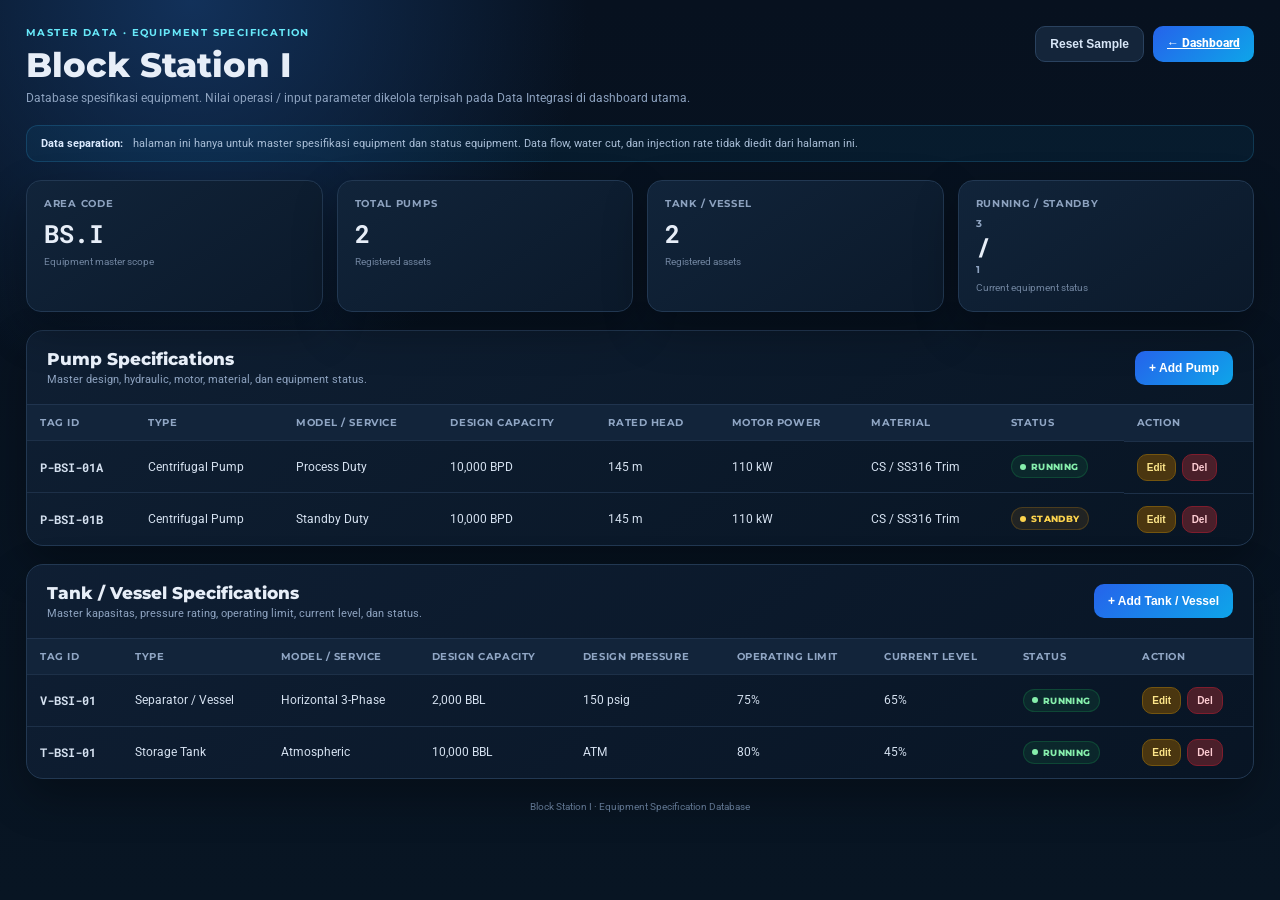
==== detail_bs_i.html @ 6857f107 "Add files via upload" ====
<!DOCTYPE html>
<html lang="id">
<head>
  <meta charset="UTF-8"><meta name="viewport" content="width=device-width, initial-scale=1.0">
  <title>Block Station I - Equipment Database</title>
  <link href="https://fonts.googleapis.com/css2?family=Montserrat:wght@600;700;800&family=Roboto+Mono:wght@500;700&family=Roboto:wght@400;500;700&display=swap" rel="stylesheet">
  <link rel="stylesheet" href="equipment.css">
</head>
<body>
  <main class="page-shell">
    <header class="topbar">
      <div><div class="eyebrow">MASTER DATA · EQUIPMENT SPECIFICATION</div><h1 id="pageTitle">Block Station I</h1><p class="subtext">Database spesifikasi equipment. Nilai operasi / input parameter dikelola terpisah pada Data Integrasi di dashboard utama.</p></div>
      <div class="top-actions"><button class="btn btn-secondary" onclick="resetDb()">Reset Sample</button><a class="btn btn-primary" href="index.html">← Dashboard</a></div>
    </header>
    <div class="info-strip"><strong>Data separation:</strong> halaman ini hanya untuk master spesifikasi equipment dan status equipment. Data flow, water cut, dan injection rate tidak diedit dari halaman ini.</div>
    <section class="summary-grid">
      <article class="summary-card"><span>Area Code</span><strong id="areaCode">BS.I</strong><small>Equipment master scope</small></article>
      <article class="summary-card"><span>Total Pumps</span><strong id="pumpCount">0</strong><small>Registered assets</small></article>
      <article class="summary-card"><span>Tank / Vessel</span><strong id="vesselCount">0</strong><small>Registered assets</small></article>
      <article class="summary-card"><span>Running / Standby</span><strong><span id="runningCount">0</span> / <span id="standbyCount">0</span></strong><small>Current equipment status</small></article>
    </section>
    <section class="section-card"><div class="section-head"><div><h2>Pump Specifications</h2><p>Master design, hydraulic, motor, material, dan equipment status.</p></div><button class="btn btn-primary" onclick="openModal('pumps')">+ Add Pump</button></div><div class="table-wrap"><table class="data-table"><thead><tr><th>Tag ID</th><th>Type</th><th>Model / Service</th><th>Design Capacity</th><th>Rated Head</th><th>Motor Power</th><th>Material</th><th>Status</th><th>Action</th></tr></thead><tbody id="pumpBody"></tbody></table></div></section>
    <section class="section-card"><div class="section-head"><div><h2>Tank / Vessel Specifications</h2><p>Master kapasitas, pressure rating, operating limit, current level, dan status.</p></div><button class="btn btn-primary" onclick="openModal('vessels')">+ Add Tank / Vessel</button></div><div class="table-wrap"><table class="data-table"><thead><tr><th>Tag ID</th><th>Type</th><th>Model / Service</th><th>Design Capacity</th><th>Design Pressure</th><th>Operating Limit</th><th>Current Level</th><th>Status</th><th>Action</th></tr></thead><tbody id="vesselBody"></tbody></table></div></section>
    <div class="footer">Block Station I · Equipment Specification Database</div>
  </main>
  <div id="crudModal" class="modal"><div class="modal-card"><div class="modal-head"><h3 id="modalTitle">Add Equipment</h3></div><div class="modal-body"><div class="form-grid">
    <div class="form-group"><label>Tag ID</label><input id="f-tag" placeholder="P-101A / V-201"></div><div class="form-group"><label>Status</label><select id="f-status"><option>RUNNING</option><option>STANDBY</option><option>REPAIR</option></select></div>
    <div class="form-group"><label>Type</label><input id="f-type" placeholder="Centrifugal / Separator"></div><div class="form-group"><label>Model / Service</label><input id="f-model" placeholder="Service / model"></div>
    <div class="form-group"><label>Design Capacity</label><input id="f-design" placeholder="10,000 BPD / 2,000 BBL"></div><div class="form-group"><label id="fieldHeadLabel">Rated Head</label><input id="f-head" placeholder="145 m / 150 psig"></div>
    <div class="form-group"><label id="fieldPowerLabel">Motor Power</label><input id="f-power" placeholder="110 kW / 75%"></div><div class="form-group"><label id="fieldMaterialLabel">Material</label><input id="f-material" placeholder="CS / SS316 / 65%"></div>
  </div><div class="modal-actions"><button class="btn btn-secondary" onclick="closeModal()">Cancel</button><button class="btn btn-primary" onclick="submitForm()">Save Data</button></div></div></div></div>
  <script>window.EQUIPMENT_PAGE={code:'BS.I',name:'Block Station I',prefix:'BSI'};</script><script src="equipment.js"></script>
</body></html>
---- equipment.css ----
:root{--bg:#07111f;--panel:#0d1b2d;--panel2:#102238;--line:#223852;--text:#e7eef8;--muted:#8da2bf;--cyan:#22d3ee;--blue:#3b82f6;--green:#22c55e;--amber:#f59e0b;--red:#fb7185;--shadow:0 18px 44px rgba(0,0,0,.3)}*{box-sizing:border-box}body{margin:0;background:radial-gradient(circle at 15% 0,#12315a 0,transparent 28%),linear-gradient(180deg,#07111f,#081523);color:var(--text);font-family:Roboto,Arial,sans-serif;min-height:100vh}.page-shell{max-width:1420px;margin:0 auto;padding:26px}.topbar{display:flex;justify-content:space-between;align-items:flex-start;gap:20px;margin-bottom:20px}.eyebrow{font:700 10px Montserrat;letter-spacing:1.4px;color:#67e8f9;text-transform:uppercase}.topbar h1{font:800 clamp(24px,3vw,34px) Montserrat;margin:5px 0 5px}.subtext{margin:0;color:var(--muted);font-size:12px}.top-actions{display:flex;gap:9px}.btn{border:0;border-radius:10px;padding:10px 14px;font-weight:800;font-size:12px;cursor:pointer;transition:.2s}.btn:hover{transform:translateY(-1px)}.btn-primary{background:linear-gradient(135deg,#2563eb,#0ea5e9);color:#fff}.btn-secondary{background:#14253a;border:1px solid #2a425f;color:#d8e6f7}.btn-danger{background:#4a1f2a;color:#fecdd3;border:1px solid #7f1d2d}.btn-warning{background:#4a3610;color:#fde68a;border:1px solid #74550f}.summary-grid{display:grid;grid-template-columns:repeat(4,1fr);gap:14px;margin-bottom:18px}.summary-card{padding:16px 17px;border-radius:15px;background:linear-gradient(145deg,#11243a,#0b192a);border:1px solid var(--line);box-shadow:var(--shadow)}.summary-card span{display:block;color:var(--muted);font:700 10px Montserrat;text-transform:uppercase;letter-spacing:.7px}.summary-card strong{display:block;font:800 25px 'Roboto Mono';margin-top:7px}.summary-card small{color:#6f839e;font-size:10px}.section-card{background:linear-gradient(145deg,rgba(15,31,51,.98),rgba(8,21,36,.98));border:1px solid var(--line);border-radius:17px;box-shadow:var(--shadow);margin-bottom:18px;overflow:hidden}.section-head{display:flex;justify-content:space-between;align-items:center;gap:14px;padding:18px 20px;border-bottom:1px solid #20344e}.section-head h2{font:800 17px Montserrat;margin:0}.section-head p{color:var(--muted);font-size:11px;margin:4px 0 0}.table-wrap{overflow:auto}.data-table{width:100%;border-collapse:collapse;min-width:1050px}.data-table th{padding:11px 13px;background:#12243a;color:#90a6c4;text-align:left;font:700 10px Montserrat;text-transform:uppercase;letter-spacing:.55px}.data-table td{padding:12px 13px;border-top:1px solid #1d3048;font-size:12px;color:#d5e1f0}.data-table tbody tr:hover td{background:rgba(59,130,246,.04)}.tag{font:800 12px 'Roboto Mono';color:#7dd3fc}.badge{display:inline-flex;align-items:center;gap:5px;padding:5px 8px;border-radius:999px;font:800 9px Montserrat;letter-spacing:.4px}.badge:before{content:"";width:6px;height:6px;border-radius:50%;background:currentColor}.badge-run{color:#86efac;background:rgba(34,197,94,.1);border:1px solid rgba(34,197,94,.2)}.badge-standby{color:#fcd34d;background:rgba(245,158,11,.1);border:1px solid rgba(245,158,11,.2)}.badge-repair{color:#fda4af;background:rgba(244,63,94,.1);border:1px solid rgba(244,63,94,.2)}.actions{display:flex;gap:6px}.actions .btn{padding:7px 9px;font-size:10px}.info-strip{display:flex;align-items:center;gap:10px;padding:11px 14px;margin-bottom:18px;border-radius:12px;background:rgba(14,165,233,.07);border:1px solid rgba(56,189,248,.18);font-size:11px;color:#a8bdd6}.info-strip strong{color:#dbeafe}.modal{display:none;position:fixed;inset:0;z-index:200;background:rgba(2,8,18,.78);backdrop-filter:blur(6px);align-items:center;justify-content:center;padding:20px}.modal.open{display:flex}.modal-card{width:min(620px,100%);max-height:90vh;overflow:auto;border-radius:18px;background:#0d1d30;border:1px solid #2c4564;box-shadow:0 28px 70px rgba(0,0,0,.5)}.modal-head{padding:18px 20px;border-bottom:1px solid #213750}.modal-head h3{font:800 18px Montserrat;margin:0}.modal-body{padding:18px 20px}.form-grid{display:grid;grid-template-columns:1fr 1fr;gap:13px}.form-group label{display:block;margin:0 0 5px;color:#8fa5c1;font-size:10px;font-weight:800;text-transform:uppercase;letter-spacing:.4px}.form-group input,.form-group select{width:100%;border:1px solid #2a4566;background:#081523;color:#edf5ff;border-radius:9px;padding:10px 11px;outline:none}.form-group input:focus,.form-group select:focus{border-color:#38bdf8;box-shadow:0 0 0 3px rgba(56,189,248,.1)}.modal-actions{display:flex;justify-content:flex-end;gap:8px;padding-top:16px}.empty{padding:22px;color:#758aa6;text-align:center}.footer{padding:4px 0 24px;text-align:center;color:#5f748f;font-size:10px}@media(max-width:900px){.summary-grid{grid-template-columns:repeat(2,1fr)}.topbar{flex-direction:column}.top-actions{width:100%}.top-actions .btn{flex:1}}@media(max-width:620px){.page-shell{padding:14px}.summary-grid{grid-template-columns:1fr 1fr}.form-grid{grid-template-columns:1fr}.section-head{align-items:flex-start;flex-direction:column}.section-head .btn{width:100%}}
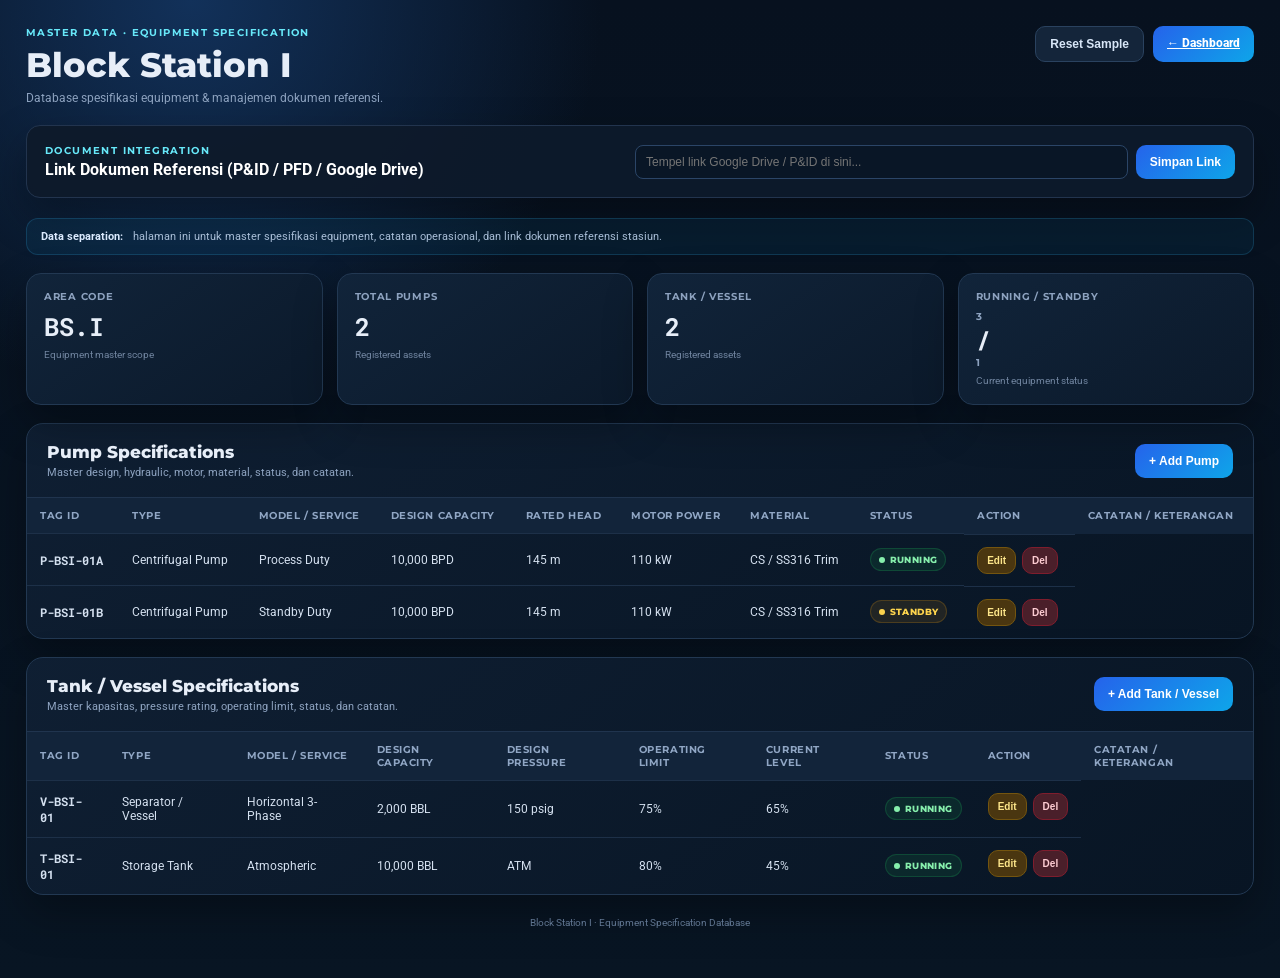
==== commit c0c11079: "Add files via upload" ====
--- a/detail_bs_i.html
+++ b/detail_bs_i.html
@@ -9,25 +9,139 @@
 <body>
   <main class="page-shell">
     <header class="topbar">
-      <div><div class="eyebrow">MASTER DATA · EQUIPMENT SPECIFICATION</div><h1 id="pageTitle">Block Station I</h1><p class="subtext">Database spesifikasi equipment. Nilai operasi / input parameter dikelola terpisah pada Data Integrasi di dashboard utama.</p></div>
+      <div><div class="eyebrow">MASTER DATA · EQUIPMENT SPECIFICATION</div><h1 id="pageTitle">Block Station I</h1><p class="subtext">Database spesifikasi equipment & manajemen dokumen referensi.</p></div>
       <div class="top-actions"><button class="btn btn-secondary" onclick="resetDb()">Reset Sample</button><a class="btn btn-primary" href="index.html">← Dashboard</a></div>
     </header>
-    <div class="info-strip"><strong>Data separation:</strong> halaman ini hanya untuk master spesifikasi equipment dan status equipment. Data flow, water cut, dan injection rate tidak diedit dari halaman ini.</div>
+
+    <!-- PANEL DOKUMEN REFERENSI (GOOGLE DRIVE / P&ID) -->
+    <section class="section-card" style="margin-bottom: 20px; background: rgba(13, 26, 43, 0.95); border: 1px solid #22344e; padding: 18px; border-radius: 14px;">
+      <div style="display:flex; justify-content:space-between; align-items:center; flex-wrap:wrap; gap:12px;">
+        <div>
+          <div class="eyebrow" style="color: #67e8f9;">DOCUMENT INTEGRATION</div>
+          <h3 style="margin: 3px 0 0; font-size: 16px; color: #fff;">Link Dokumen Referensi (P&ID / PFD / Google Drive)</h3>
+        </div>
+        <div style="display:flex; gap:8px; flex:1; max-width:600px; min-width:280px;">
+          <input type="url" id="docLinkInput" class="value-input" placeholder="Tempel link Google Drive / P&ID di sini..." style="flex:1; background:#091626; border:1px solid #2b4567; color:#eaf2ff; padding:8px 10px; border-radius:8px; font-size:12px;">
+          <button class="btn btn-primary" onclick="saveStationDoc()" style="white-space:nowrap;">Simpan Link</button>
+          <a id="openDocBtn" href="#" target="_blank" class="btn btn-success" style="display:none; text-decoration:none; white-space:nowrap;">Buka Dokumen</a>
+        </div>
+      </div>
+    </section>
+
+    <div class="info-strip"><strong>Data separation:</strong> halaman ini untuk master spesifikasi equipment, catatan operasional, dan link dokumen referensi stasiun.</div>
+    
     <section class="summary-grid">
       <article class="summary-card"><span>Area Code</span><strong id="areaCode">BS.I</strong><small>Equipment master scope</small></article>
       <article class="summary-card"><span>Total Pumps</span><strong id="pumpCount">0</strong><small>Registered assets</small></article>
       <article class="summary-card"><span>Tank / Vessel</span><strong id="vesselCount">0</strong><small>Registered assets</small></article>
       <article class="summary-card"><span>Running / Standby</span><strong><span id="runningCount">0</span> / <span id="standbyCount">0</span></strong><small>Current equipment status</small></article>
     </section>
-    <section class="section-card"><div class="section-head"><div><h2>Pump Specifications</h2><p>Master design, hydraulic, motor, material, dan equipment status.</p></div><button class="btn btn-primary" onclick="openModal('pumps')">+ Add Pump</button></div><div class="table-wrap"><table class="data-table"><thead><tr><th>Tag ID</th><th>Type</th><th>Model / Service</th><th>Design Capacity</th><th>Rated Head</th><th>Motor Power</th><th>Material</th><th>Status</th><th>Action</th></tr></thead><tbody id="pumpBody"></tbody></table></div></section>
-    <section class="section-card"><div class="section-head"><div><h2>Tank / Vessel Specifications</h2><p>Master kapasitas, pressure rating, operating limit, current level, dan status.</p></div><button class="btn btn-primary" onclick="openModal('vessels')">+ Add Tank / Vessel</button></div><div class="table-wrap"><table class="data-table"><thead><tr><th>Tag ID</th><th>Type</th><th>Model / Service</th><th>Design Capacity</th><th>Design Pressure</th><th>Operating Limit</th><th>Current Level</th><th>Status</th><th>Action</th></tr></thead><tbody id="vesselBody"></tbody></table></div></section>
+
+    <!-- PUMP SPECIFICATIONS -->
+    <section class="section-card">
+      <div class="section-head">
+        <div><h2>Pump Specifications</h2><p>Master design, hydraulic, motor, material, status, dan catatan.</p></div>
+        <button class="btn btn-primary" onclick="openModal('pumps')">+ Add Pump</button>
+      </div>
+      <div class="table-wrap">
+        <table class="data-table">
+          <thead>
+            <tr>
+              <th>Tag ID</th>
+              <th>Type</th>
+              <th>Model / Service</th>
+              <th>Design Capacity</th>
+              <th>Rated Head</th>
+              <th>Motor Power</th>
+              <th>Material</th>
+              <th>Status</th>
+              <th>Action</th>
+              <th>Catatan / Keterangan</th>
+            </tr>
+          </thead>
+          <tbody id="pumpBody"></tbody>
+        </table>
+      </div>
+    </section>
+
+    <!-- TANK / VESSEL SPECIFICATIONS -->
+    <section class="section-card">
+      <div class="section-head">
+        <div><h2>Tank / Vessel Specifications</h2><p>Master kapasitas, pressure rating, operating limit, status, dan catatan.</p></div>
+        <button class="btn btn-primary" onclick="openModal('vessels')">+ Add Tank / Vessel</button>
+      </div>
+      <div class="table-wrap">
+        <table class="data-table">
+          <thead>
+            <tr>
+              <th>Tag ID</th>
+              <th>Type</th>
+              <th>Model / Service</th>
+              <th>Design Capacity</th>
+              <th>Design Pressure</th>
+              <th>Operating Limit</th>
+              <th>Current Level</th>
+              <th>Status</th>
+              <th>Action</th>
+              <th>Catatan / Keterangan</th>
+            </tr>
+          </thead>
+          <tbody id="vesselBody"></tbody>
+        </table>
+      </div>
+    </section>
+
     <div class="footer">Block Station I · Equipment Specification Database</div>
   </main>
-  <div id="crudModal" class="modal"><div class="modal-card"><div class="modal-head"><h3 id="modalTitle">Add Equipment</h3></div><div class="modal-body"><div class="form-grid">
-    <div class="form-group"><label>Tag ID</label><input id="f-tag" placeholder="P-101A / V-201"></div><div class="form-group"><label>Status</label><select id="f-status"><option>RUNNING</option><option>STANDBY</option><option>REPAIR</option></select></div>
-    <div class="form-group"><label>Type</label><input id="f-type" placeholder="Centrifugal / Separator"></div><div class="form-group"><label>Model / Service</label><input id="f-model" placeholder="Service / model"></div>
-    <div class="form-group"><label>Design Capacity</label><input id="f-design" placeholder="10,000 BPD / 2,000 BBL"></div><div class="form-group"><label id="fieldHeadLabel">Rated Head</label><input id="f-head" placeholder="145 m / 150 psig"></div>
-    <div class="form-group"><label id="fieldPowerLabel">Motor Power</label><input id="f-power" placeholder="110 kW / 75%"></div><div class="form-group"><label id="fieldMaterialLabel">Material</label><input id="f-material" placeholder="CS / SS316 / 65%"></div>
-  </div><div class="modal-actions"><button class="btn btn-secondary" onclick="closeModal()">Cancel</button><button class="btn btn-primary" onclick="submitForm()">Save Data</button></div></div></div></div>
-  <script>window.EQUIPMENT_PAGE={code:'BS.I',name:'Block Station I',prefix:'BSI'};</script><script src="equipment.js"></script>
-</body></html>+
+  <div id="crudModal" class="modal">
+    <div class="modal-card">
+      <div class="modal-head"><h3 id="modalTitle">Add Equipment</h3></div>
+      <div class="modal-body">
+        <div class="form-grid">
+          <div class="form-group"><label>Tag ID</label><input id="f-tag" placeholder="P-101A / V-201"></div>
+          <div class="form-group"><label>Status</label><select id="f-status"><option>RUNNING</option><option>STANDBY</option><option>REPAIR</option></select></div>
+          <div class="form-group"><label>Type</label><input id="f-type" placeholder="Centrifugal / Separator"></div>
+          <div class="form-group"><label>Model / Service</label><input id="f-model" placeholder="Service / model"></div>
+          <div class="form-group"><label>Design Capacity</label><input id="f-design" placeholder="10,000 BPD / 2,000 BBL"></div>
+          <div class="form-group"><label id="fieldHeadLabel">Rated Head</label><input id="f-head" placeholder="145 m / 150 psig"></div>
+          <div class="form-group"><label id="fieldPowerLabel">Motor Power</label><input id="f-power" placeholder="110 kW / 75%"></div>
+          <div class="form-group"><label id="fieldMaterialLabel">Material</label><input id="f-material" placeholder="CS / SS316 / 65%"></div>
+          <div class="form-group" style="grid-column: span 2;"><label>Catatan / Keterangan</label><input id="f-note" placeholder="Catatan khusus equipment..."></div>
+        </div>
+        <div class="modal-actions"><button class="btn btn-secondary" onclick="closeModal()">Cancel</button><button class="btn btn-primary" onclick="submitForm()">Save Data</button></div>
+      </div>
+    </div>
+  </div>
+
+  <script>
+    window.EQUIPMENT_PAGE={code:'BS.I',name:'Block Station I',prefix:'BSI'};
+    
+    // Script khusus penyimpanan link dokumen & sinkronisasi catatan
+    const docKey = 'tanjung_doc_bs_i';
+    function loadStationDoc() {
+      const saved = localStorage.getItem(docKey);
+      if(saved) {
+        document.getElementById('docLinkInput').value = saved;
+        const btnOpen = document.getElementById('openDocBtn');
+        btnOpen.href = saved;
+        btnOpen.style.display = 'inline-block';
+      }
+    }
+    function saveStationDoc() {
+      const val = document.getElementById('docLinkInput').value.trim();
+      if(val) {
+        localStorage.setItem(docKey, val);
+        loadStationDoc();
+        alert('Link dokumen referensi berhasil disimpan!');
+      } else {
+        localStorage.removeItem(docKey);
+        document.getElementById('openDocBtn').style.display = 'none';
+        alert('Link dikosongkan.');
+      }
+    }
+    window.addEventListener('DOMContentLoaded', loadStationDoc);
+  </script>
+  <script src="equipment.js"></script>
+</body>
+</html>
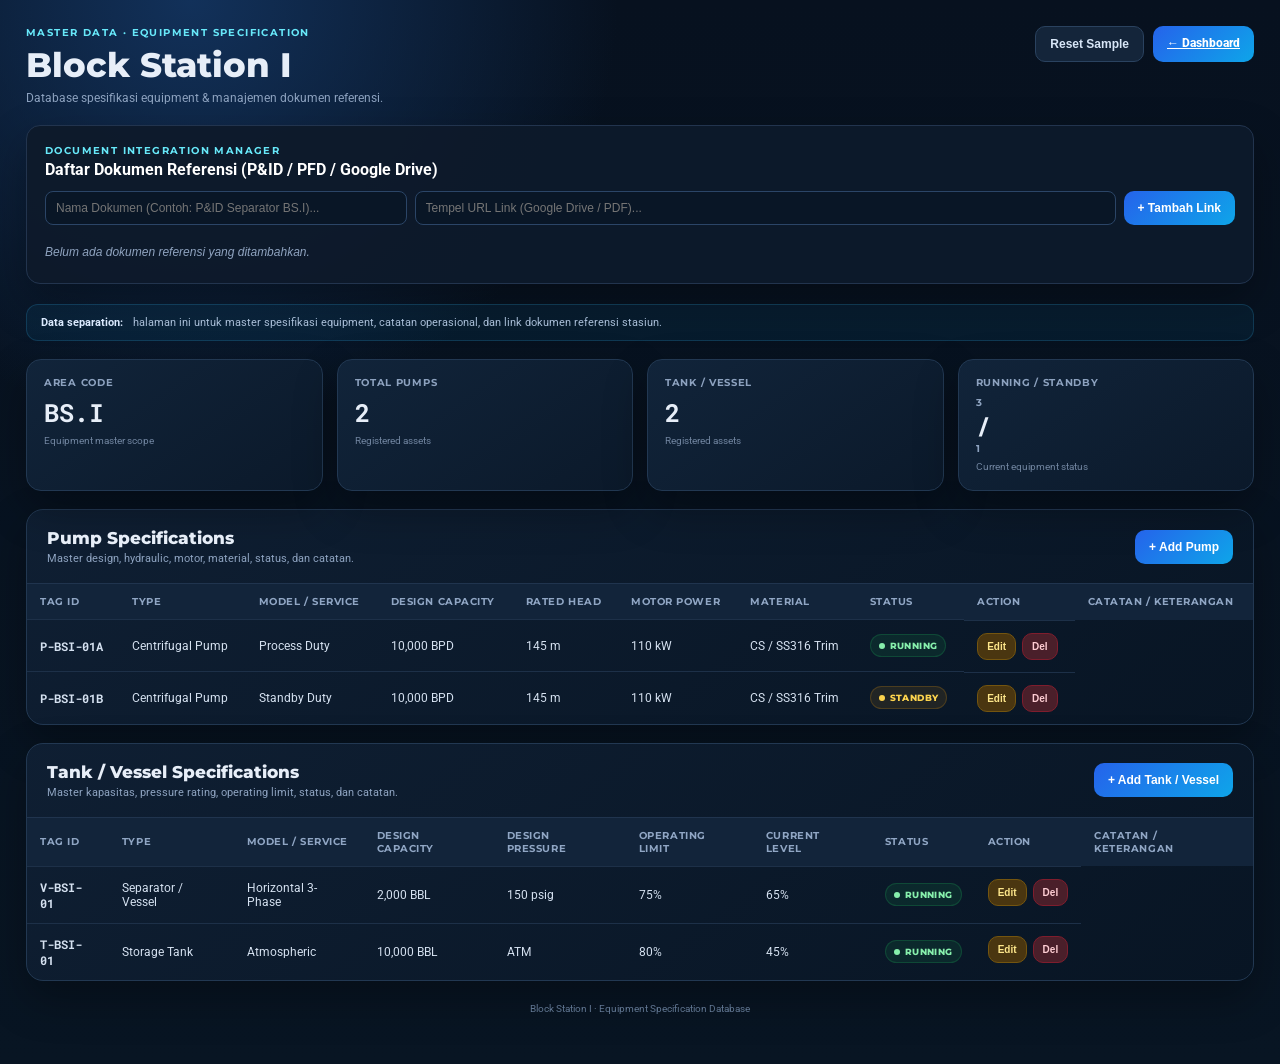
==== commit da03f3e6: "Add files via upload" ====
--- a/detail_bs_i.html
+++ b/detail_bs_i.html
@@ -13,18 +13,23 @@
       <div class="top-actions"><button class="btn btn-secondary" onclick="resetDb()">Reset Sample</button><a class="btn btn-primary" href="index.html">← Dashboard</a></div>
     </header>
 
-    <!-- PANEL DOKUMEN REFERENSI (GOOGLE DRIVE / P&ID) -->
+    <!-- PANEL MULTIPLE DOKUMEN REFERENSI (P&ID / PFD / GDrive) -->
     <section class="section-card" style="margin-bottom: 20px; background: rgba(13, 26, 43, 0.95); border: 1px solid #22344e; padding: 18px; border-radius: 14px;">
-      <div style="display:flex; justify-content:space-between; align-items:center; flex-wrap:wrap; gap:12px;">
-        <div>
-          <div class="eyebrow" style="color: #67e8f9;">DOCUMENT INTEGRATION</div>
-          <h3 style="margin: 3px 0 0; font-size: 16px; color: #fff;">Link Dokumen Referensi (P&ID / PFD / Google Drive)</h3>
-        </div>
-        <div style="display:flex; gap:8px; flex:1; max-width:600px; min-width:280px;">
-          <input type="url" id="docLinkInput" class="value-input" placeholder="Tempel link Google Drive / P&ID di sini..." style="flex:1; background:#091626; border:1px solid #2b4567; color:#eaf2ff; padding:8px 10px; border-radius:8px; font-size:12px;">
-          <button class="btn btn-primary" onclick="saveStationDoc()" style="white-space:nowrap;">Simpan Link</button>
-          <a id="openDocBtn" href="#" target="_blank" class="btn btn-success" style="display:none; text-decoration:none; white-space:nowrap;">Buka Dokumen</a>
-        </div>
+      <div style="margin-bottom: 12px;">
+        <div class="eyebrow" style="color: #67e8f9;">DOCUMENT INTEGRATION MANAGER</div>
+        <h3 style="margin: 3px 0 0; font-size: 16px; color: #fff;">Daftar Dokumen Referensi (P&ID / PFD / Google Drive)</h3>
+      </div>
+      
+      <!-- Form Input Tambah Link Baru -->
+      <div style="display:flex; gap:8px; flex-wrap:wrap; margin-bottom: 14px;">
+        <input type="text" id="docNameInput" class="value-input" placeholder="Nama Dokumen (Contoh: P&ID Separator BS.I)..." style="flex: 1; min-width: 200px; background:#091626; border:1px solid #2b4567; color:#eaf2ff; padding:8px 10px; border-radius:8px; font-size:12px;">
+        <input type="url" id="docUrlInput" class="value-input" placeholder="Tempel URL Link (Google Drive / PDF)..." style="flex: 2; min-width: 250px; background:#091626; border:1px solid #2b4567; color:#eaf2ff; padding:8px 10px; border-radius:8px; font-size:12px;">
+        <button class="btn btn-primary" onclick="addStationDoc()" style="white-space:nowrap;">+ Tambah Link</button>
+      </div>
+
+      <!-- Container List Link yang Telah Ditambahkan -->
+      <div id="docListContainer" style="display: flex; flex-direction: column; gap: 8px; max-height: 220px; overflow-y: auto;">
+        <!-- Render list via JavaScript -->
       </div>
     </section>
 
@@ -117,30 +122,72 @@
   <script>
     window.EQUIPMENT_PAGE={code:'BS.I',name:'Block Station I',prefix:'BSI'};
     
-    // Script khusus penyimpanan link dokumen & sinkronisasi catatan
-    const docKey = 'tanjung_doc_bs_i';
-    function loadStationDoc() {
-      const saved = localStorage.getItem(docKey);
-      if(saved) {
-        document.getElementById('docLinkInput').value = saved;
-        const btnOpen = document.getElementById('openDocBtn');
-        btnOpen.href = saved;
-        btnOpen.style.display = 'inline-block';
+    const storageKey = 'tanjung_docs_bs_i';
+
+    function getSavedDocs() {
+      try {
+        return JSON.parse(localStorage.getItem(storageKey)) || [];
+      } catch(e) {
+        return [];
       }
     }
-    function saveStationDoc() {
-      const val = document.getElementById('docLinkInput').value.trim();
-      if(val) {
-        localStorage.setItem(docKey, val);
-        loadStationDoc();
-        alert('Link dokumen referensi berhasil disimpan!');
-      } else {
-        localStorage.removeItem(docKey);
-        document.getElementById('openDocBtn').style.display = 'none';
-        alert('Link dikosongkan.');
+
+    function renderDocList() {
+      const docs = getSavedDocs();
+      const container = document.getElementById('docListContainer');
+      if(!container) return;
+
+      if(docs.length === 0) {
+        container.innerHTML = '<div style="color: #8fa3bf; font-size: 12px; font-style: italic; padding: 6px 0;">Belum ada dokumen referensi yang ditambahkan.</div>';
+        return;
+      }
+
+      container.innerHTML = docs.map((doc, index) => `
+        <div style="display: flex; align-items: center; justify-content: space-between; background: #091626; border: 1px solid #21344e; padding: 8px 12px; border-radius: 8px; gap: 10px;">
+          <div style="overflow: hidden; text-overflow: ellipsis; white-space: nowrap; flex: 1;">
+            <strong style="color: #67e8f9; font-size: 12px; display: block; margin-bottom: 2px;">${doc.name}</strong>
+            <a href="${doc.url}" target="_blank" style="color: #93c5fd; font-size: 11px; text-decoration: none; font-family: 'Roboto Mono', monospace;">${doc.url}</a>
+          </div>
+          <div style="display: flex; gap: 6px; flex-shrink: 0;">
+            <a href="${doc.url}" target="_blank" class="btn btn-success" style="padding: 4px 10px; font-size: 10px; text-decoration: none;">Buka</a>
+            <button class="btn btn-secondary" onclick="deleteDoc(${index})" style="padding: 4px 10px; font-size: 10px; background: #7f1d1d; border-color: #991b1b; color: #f87171;">Hapus</button>
+          </div>
+        </div>
+      `).join('');
+    }
+
+    function addStationDoc() {
+      const nameInput = document.getElementById('docNameInput');
+      const urlInput = document.getElementById('docUrlInput');
+      
+      const name = nameInput.value.trim();
+      const url = urlInput.value.trim();
+
+      if(!name || !url) {
+        alert('Mohon isi Nama Dokumen dan URL Link terlebih dahulu!');
+        return;
+      }
+
+      const docs = getSavedDocs();
+      docs.push({ name, url });
+      localStorage.setItem(storageKey, JSON.stringify(docs));
+
+      nameInput.value = '';
+      urlInput.value = '';
+      renderDocList();
+      alert('Dokumen referensi berhasil ditambahkan!');
+    }
+
+    function deleteDoc(index) {
+      if(confirm('Apakah Anda yakin ingin menghapus link dokumen ini?')) {
+        const docs = getSavedDocs();
+        docs.splice(index, 1);
+        localStorage.setItem(storageKey, JSON.stringify(docs));
+        renderDocList();
       }
     }
-    window.addEventListener('DOMContentLoaded', loadStationDoc);
+
+    window.addEventListener('DOMContentLoaded', renderDocList);
   </script>
   <script src="equipment.js"></script>
 </body>
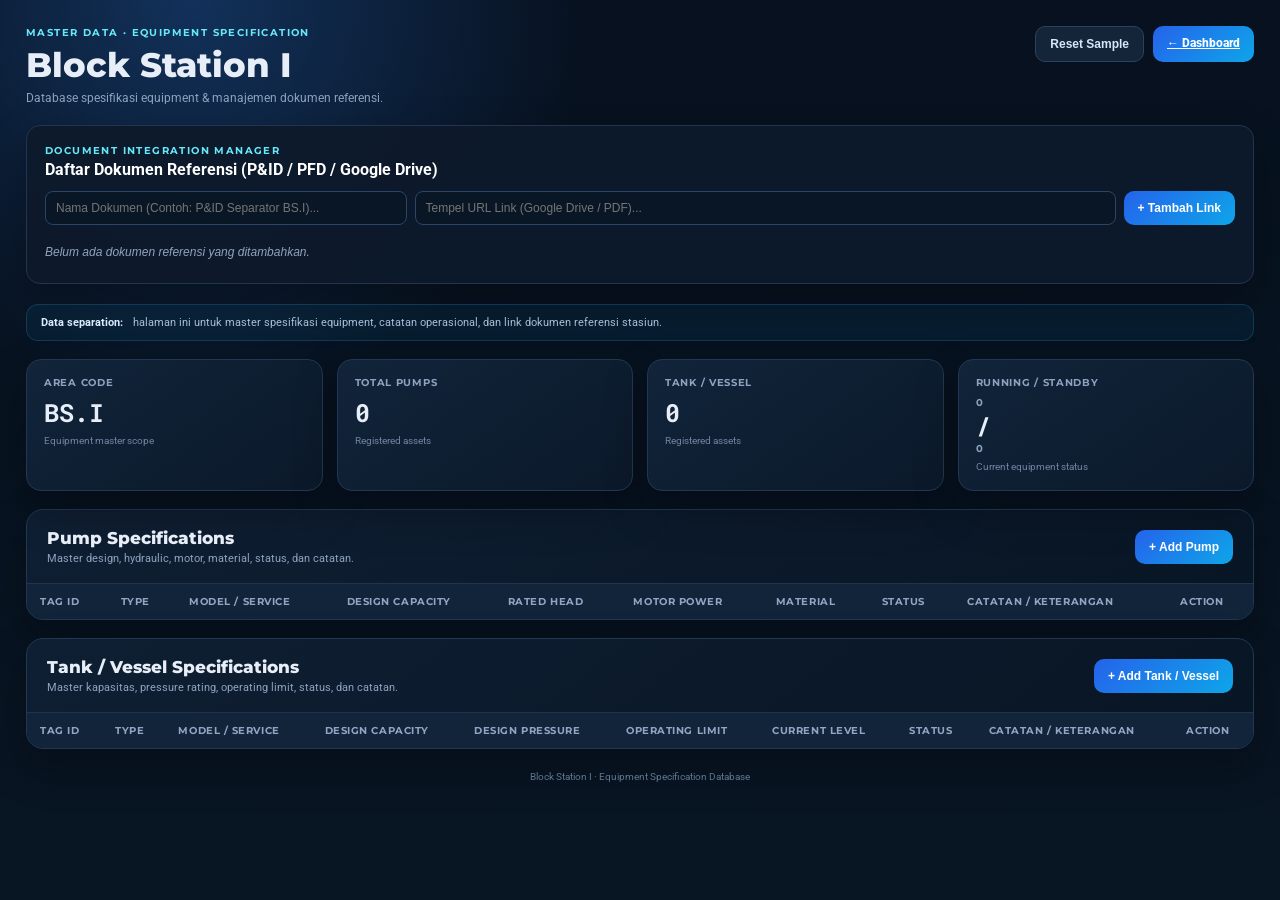
==== commit b0061850: "Add files via upload" ====
--- a/detail_bs_i.html
+++ b/detail_bs_i.html
@@ -60,8 +60,8 @@
               <th>Motor Power</th>
               <th>Material</th>
               <th>Status</th>
+              <th>Catatan / Keterangan</th>
               <th>Action</th>
-              <th>Catatan / Keterangan</th>
             </tr>
           </thead>
           <tbody id="pumpBody"></tbody>
@@ -87,8 +87,8 @@
               <th>Operating Limit</th>
               <th>Current Level</th>
               <th>Status</th>
+              <th>Catatan / Keterangan</th>
               <th>Action</th>
-              <th>Catatan / Keterangan</th>
             </tr>
           </thead>
           <tbody id="vesselBody"></tbody>
@@ -112,7 +112,7 @@
           <div class="form-group"><label id="fieldHeadLabel">Rated Head</label><input id="f-head" placeholder="145 m / 150 psig"></div>
           <div class="form-group"><label id="fieldPowerLabel">Motor Power</label><input id="f-power" placeholder="110 kW / 75%"></div>
           <div class="form-group"><label id="fieldMaterialLabel">Material</label><input id="f-material" placeholder="CS / SS316 / 65%"></div>
-          <div class="form-group" style="grid-column: span 2;"><label>Catatan / Keterangan</label><input id="f-note" placeholder="Catatan khusus equipment..."></div>
+          <div class="form-group" style="grid-column: span 2;"><label>Catatan / Keterangan</label><textarea id="f-note" placeholder="Catatan khusus equipment..." style="width:100%; background:#091626; border:1px solid #2b4567; color:#eaf2ff; padding:8px; border-radius:8px; font-family:inherit; min-height:60px;"></textarea></div>
         </div>
         <div class="modal-actions"><button class="btn btn-secondary" onclick="closeModal()">Cancel</button><button class="btn btn-primary" onclick="submitForm()">Save Data</button></div>
       </div>
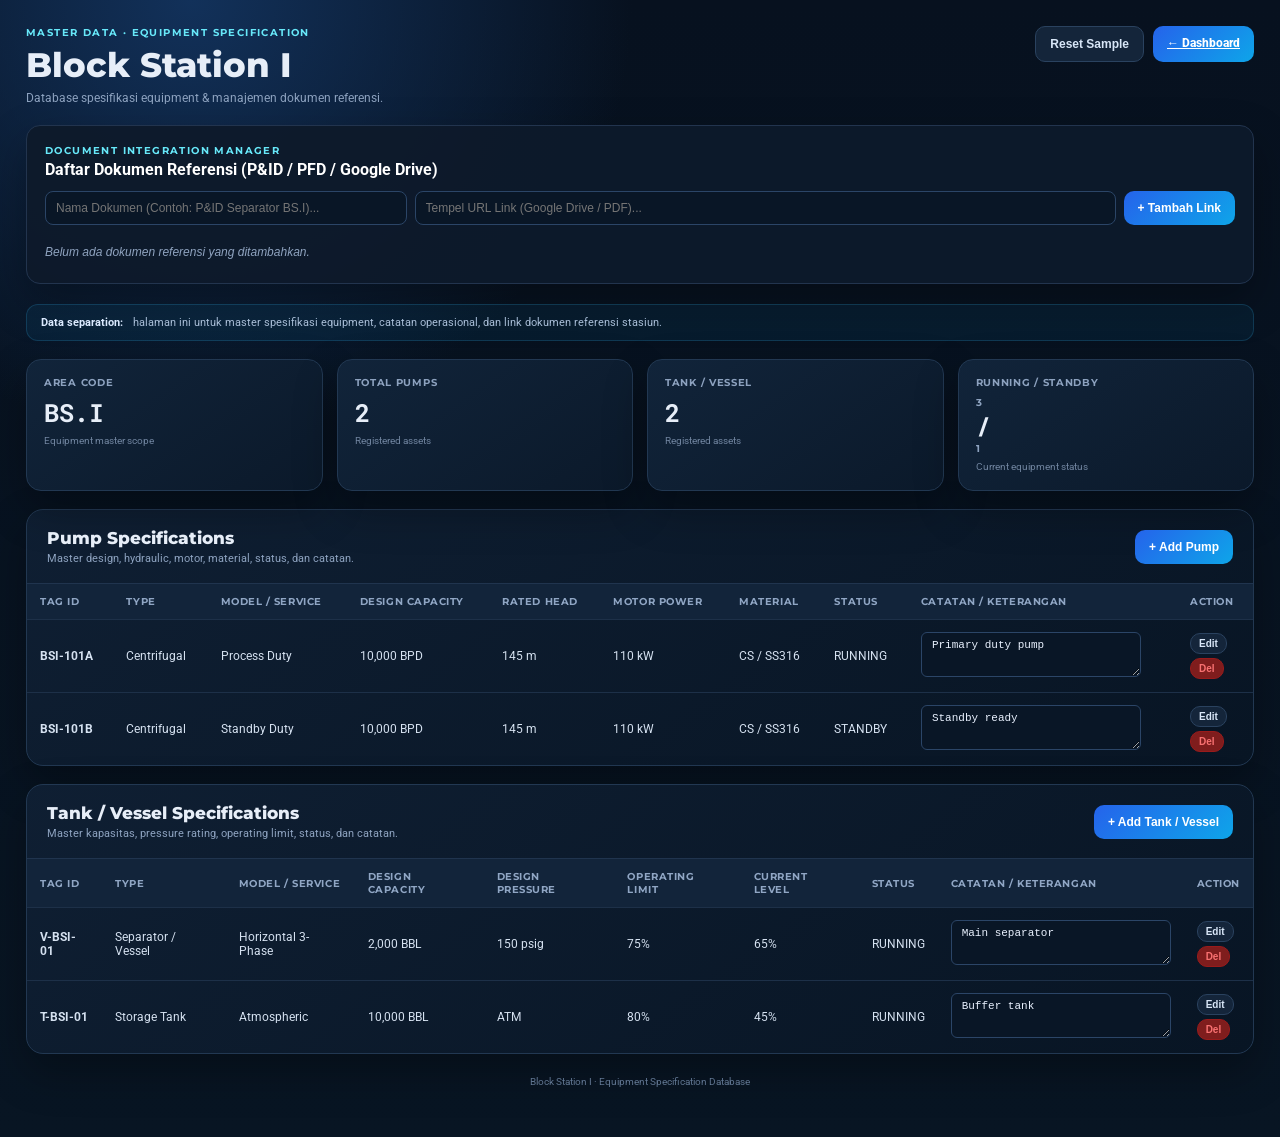
==== commit 3ff99126: "Add files via upload" ====
--- a/detail_bs_i.html
+++ b/detail_bs_i.html
@@ -13,24 +13,20 @@
       <div class="top-actions"><button class="btn btn-secondary" onclick="resetDb()">Reset Sample</button><a class="btn btn-primary" href="index.html">← Dashboard</a></div>
     </header>
 
-    <!-- PANEL MULTIPLE DOKUMEN REFERENSI (P&ID / PFD / GDrive) -->
+    <!-- PANEL MULTIPLE DOKUMEN REFERENSI -->
     <section class="section-card" style="margin-bottom: 20px; background: rgba(13, 26, 43, 0.95); border: 1px solid #22344e; padding: 18px; border-radius: 14px;">
       <div style="margin-bottom: 12px;">
         <div class="eyebrow" style="color: #67e8f9;">DOCUMENT INTEGRATION MANAGER</div>
         <h3 style="margin: 3px 0 0; font-size: 16px; color: #fff;">Daftar Dokumen Referensi (P&ID / PFD / Google Drive)</h3>
       </div>
       
-      <!-- Form Input Tambah Link Baru -->
       <div style="display:flex; gap:8px; flex-wrap:wrap; margin-bottom: 14px;">
         <input type="text" id="docNameInput" class="value-input" placeholder="Nama Dokumen (Contoh: P&ID Separator BS.I)..." style="flex: 1; min-width: 200px; background:#091626; border:1px solid #2b4567; color:#eaf2ff; padding:8px 10px; border-radius:8px; font-size:12px;">
         <input type="url" id="docUrlInput" class="value-input" placeholder="Tempel URL Link (Google Drive / PDF)..." style="flex: 2; min-width: 250px; background:#091626; border:1px solid #2b4567; color:#eaf2ff; padding:8px 10px; border-radius:8px; font-size:12px;">
         <button class="btn btn-primary" onclick="addStationDoc()" style="white-space:nowrap;">+ Tambah Link</button>
       </div>
 
-      <!-- Container List Link yang Telah Ditambahkan -->
-      <div id="docListContainer" style="display: flex; flex-direction: column; gap: 8px; max-height: 220px; overflow-y: auto;">
-        <!-- Render list via JavaScript -->
-      </div>
+      <div id="docListContainer" style="display: flex; flex-direction: column; gap: 8px; max-height: 220px; overflow-y: auto;"></div>
     </section>
 
     <div class="info-strip"><strong>Data separation:</strong> halaman ini untuk master spesifikasi equipment, catatan operasional, dan link dokumen referensi stasiun.</div>
@@ -99,22 +95,25 @@
     <div class="footer">Block Station I · Equipment Specification Database</div>
   </main>
 
-  <div id="crudModal" class="modal">
-    <div class="modal-card">
-      <div class="modal-head"><h3 id="modalTitle">Add Equipment</h3></div>
+  <div id="crudModal" class="modal" style="display:none; position:fixed; inset:0; background:rgba(0,0,0,0.7); z-index:100; align-items:center; justify-content:center;">
+    <div class="modal-card" style="background:#0d1a2b; border:1px solid #22344e; padding:24px; border-radius:16px; width:100%; max-width:600px;">
+      <div class="modal-head" style="margin-bottom:16px;"><h3 id="modalTitle" style="margin:0; font-size:18px; color:#fff;">Add Equipment</h3></div>
       <div class="modal-body">
-        <div class="form-grid">
-          <div class="form-group"><label>Tag ID</label><input id="f-tag" placeholder="P-101A / V-201"></div>
-          <div class="form-group"><label>Status</label><select id="f-status"><option>RUNNING</option><option>STANDBY</option><option>REPAIR</option></select></div>
-          <div class="form-group"><label>Type</label><input id="f-type" placeholder="Centrifugal / Separator"></div>
-          <div class="form-group"><label>Model / Service</label><input id="f-model" placeholder="Service / model"></div>
-          <div class="form-group"><label>Design Capacity</label><input id="f-design" placeholder="10,000 BPD / 2,000 BBL"></div>
-          <div class="form-group"><label id="fieldHeadLabel">Rated Head</label><input id="f-head" placeholder="145 m / 150 psig"></div>
-          <div class="form-group"><label id="fieldPowerLabel">Motor Power</label><input id="f-power" placeholder="110 kW / 75%"></div>
-          <div class="form-group"><label id="fieldMaterialLabel">Material</label><input id="f-material" placeholder="CS / SS316 / 65%"></div>
-          <div class="form-group" style="grid-column: span 2;"><label>Catatan / Keterangan</label><textarea id="f-note" placeholder="Catatan khusus equipment..." style="width:100%; background:#091626; border:1px solid #2b4567; color:#eaf2ff; padding:8px; border-radius:8px; font-family:inherit; min-height:60px;"></textarea></div>
+        <div class="form-grid" style="display:grid; grid-template-columns:1fr 1fr; gap:12px;">
+          <div class="form-group"><label style="font-size:11px; color:#8fa3bf; display:block; margin-bottom:4px;">Tag ID</label><input id="f-tag" class="value-input" placeholder="P-101A / V-201" style="width:100%;"></div>
+          <div class="form-group"><label style="font-size:11px; color:#8fa3bf; display:block; margin-bottom:4px;">Status</label><select id="f-status" class="value-input" style="width:100%;"><option>RUNNING</option><option>STANDBY</option><option>REPAIR</option></select></div>
+          <div class="form-group"><label style="font-size:11px; color:#8fa3bf; display:block; margin-bottom:4px;">Type</label><input id="f-type" class="value-input" placeholder="Centrifugal / Separator" style="width:100%;"></div>
+          <div class="form-group"><label style="font-size:11px; color:#8fa3bf; display:block; margin-bottom:4px;">Model / Service</label><input id="f-model" class="value-input" placeholder="Service / model" style="width:100%;"></div>
+          <div class="form-group"><label style="font-size:11px; color:#8fa3bf; display:block; margin-bottom:4px;">Design Capacity</label><input id="f-design" class="value-input" placeholder="10,000 BPD / 2,000 BBL" style="width:100%;"></div>
+          <div class="form-group"><label id="fieldHeadLabel" style="font-size:11px; color:#8fa3bf; display:block; margin-bottom:4px;">Rated Head</label><input id="f-head" class="value-input" placeholder="145 m / 150 psig" style="width:100%;"></div>
+          <div class="form-group"><label id="fieldPowerLabel" style="font-size:11px; color:#8fa3bf; display:block; margin-bottom:4px;">Motor Power</label><input id="f-power" class="value-input" placeholder="110 kW / 75%" style="width:100%;"></div>
+          <div class="form-group"><label id="fieldMaterialLabel" style="font-size:11px; color:#8fa3bf; display:block; margin-bottom:4px;">Material</label><input id="f-material" class="value-input" placeholder="CS / SS316 / 65%" style="width:100%;"></div>
+          <div class="form-group" style="grid-column: span 2;"><label style="font-size:11px; color:#8fa3bf; display:block; margin-bottom:4px;">Catatan / Keterangan</label><textarea id="f-note" placeholder="Catatan khusus equipment..." style="width:100%; background:#091626; border:1px solid #2b4567; color:#eaf2ff; padding:8px; border-radius:8px; font-family:inherit; min-height:70px; resize:vertical;"></textarea></div>
         </div>
-        <div class="modal-actions"><button class="btn btn-secondary" onclick="closeModal()">Cancel</button><button class="btn btn-primary" onclick="submitForm()">Save Data</button></div>
+        <div class="modal-actions" style="display:flex; justify-content:flex-end; gap:8px; margin-top:20px;">
+          <button class="btn btn-secondary" onclick="closeModal()">Cancel</button>
+          <button class="btn btn-primary" onclick="submitForm()">Save Data</button>
+        </div>
       </div>
     </div>
   </div>
